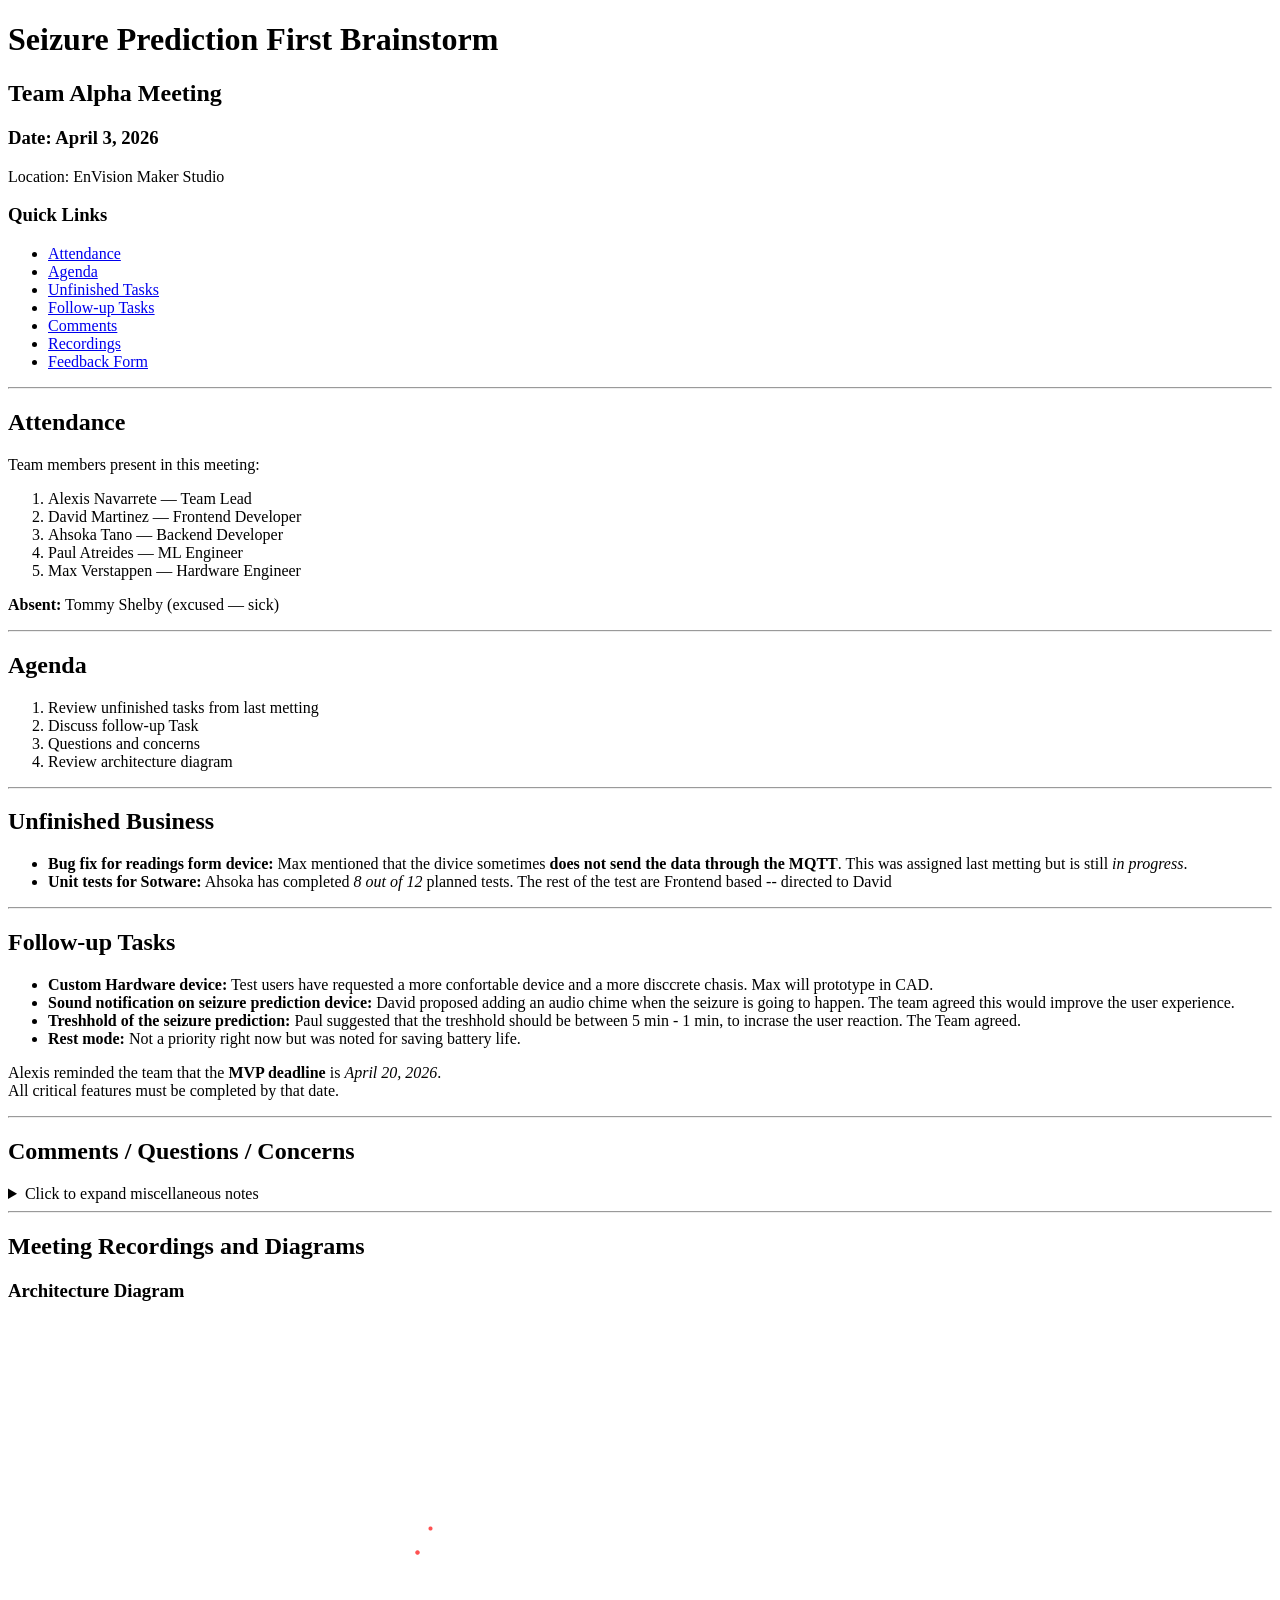
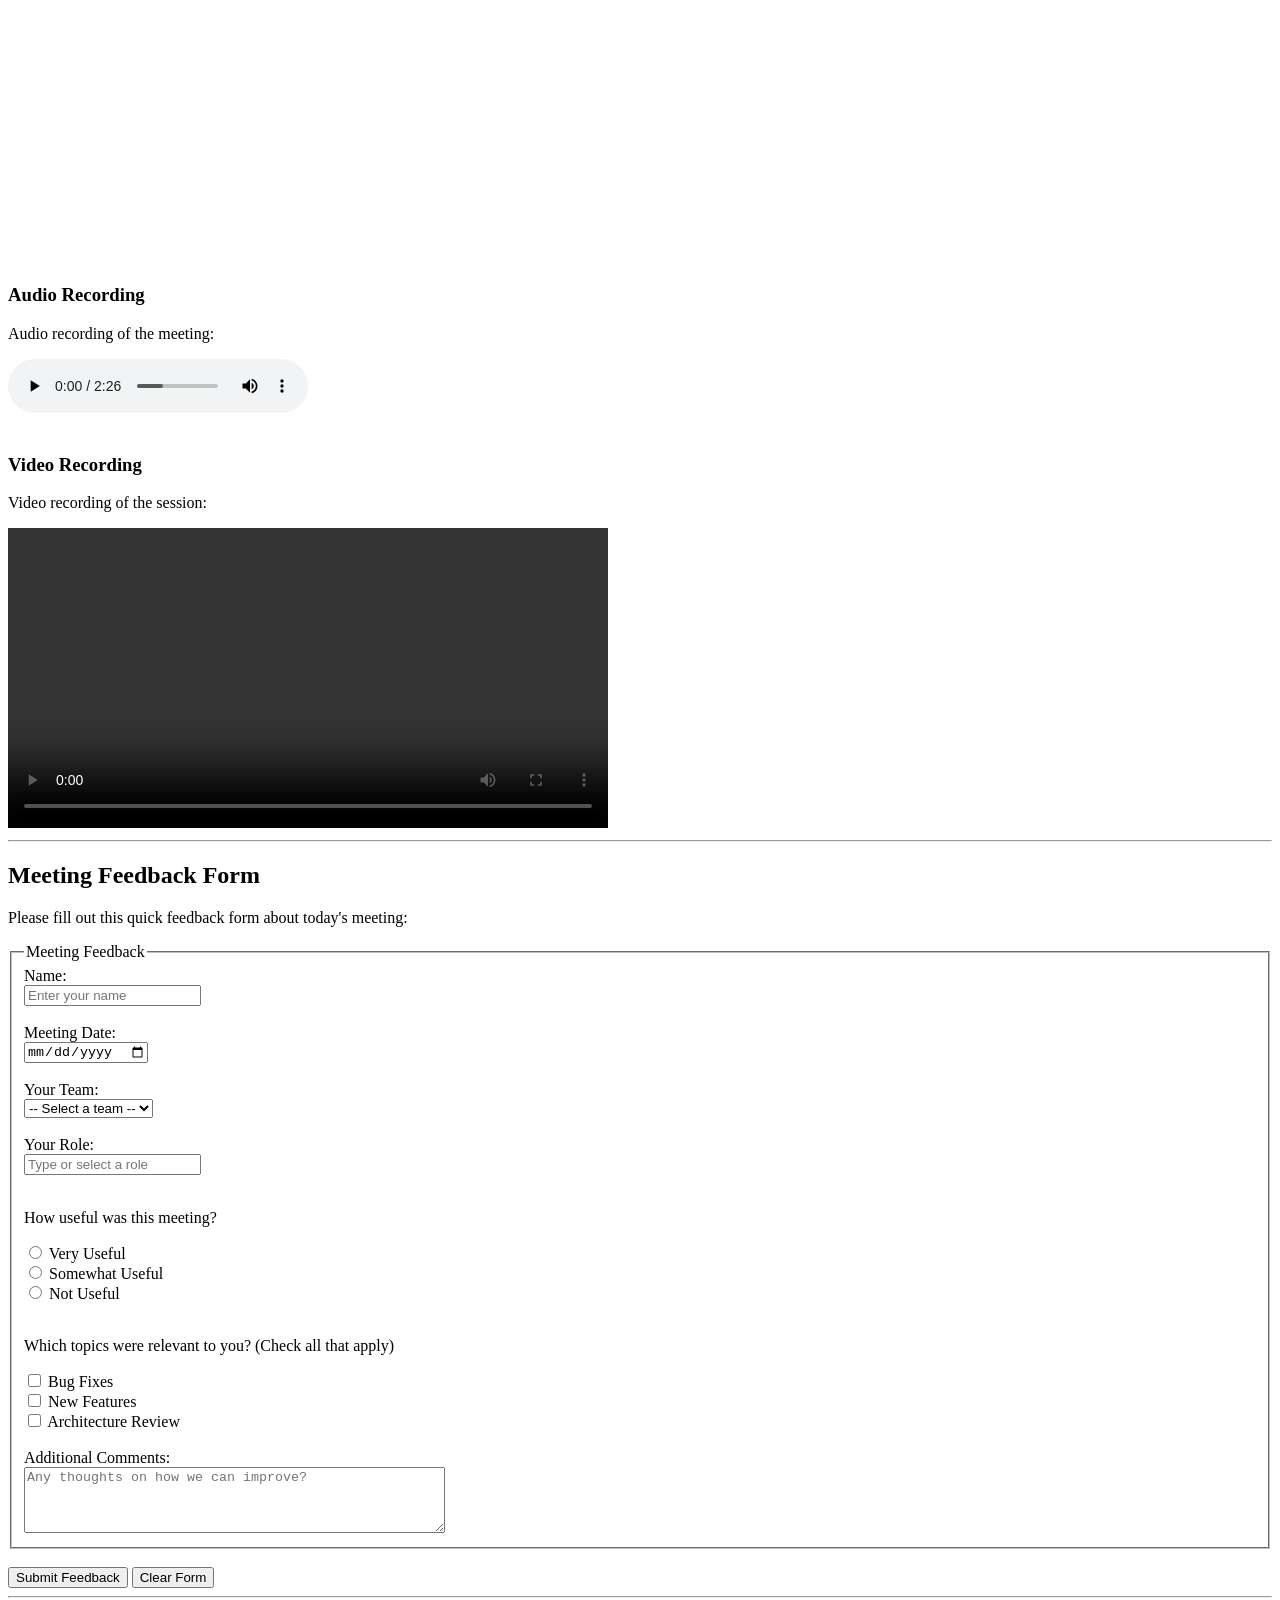
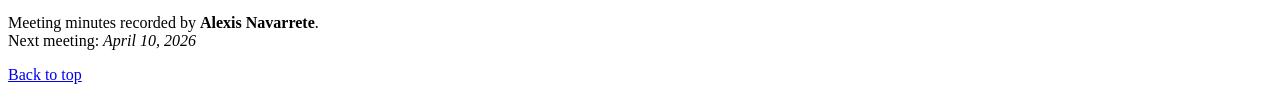
==== index.html @ d7b83c33 "Lab done" ====
<!DOCTYPE html>
<html lang="en">
<head>
    <meta charset="UTF-8">
    <meta name="viewport" content="width=device-width, initial-scale=1.0">
    <title>Lab2 - CSE 110</title>
    <link rel="icon" type="image/x-icon" href="favicon.ico" />
</head>

<body>
    <header>
        <h1>Seizure Prediction First Brainstorm</h1>
        <h2>Team Alpha Meeting</h2>
        <h3>Date: April 3, 2026</h3>
        <p>Location: EnVision Maker Studio</p>
    </header>

    <nav>
        <h3>Quick Links</h3>
        <ul>
            <li><a href="#attendance">Attendance</a></li>
            <li><a href="#agenda">Agenda</a></li>
            <li><a href="#unfinished">Unfinished Tasks</a></li>
            <li><a href="#follow-up">Follow-up Tasks</a></li>
            <li><a href="#comments">Comments</a></li>
            <li><a href="#recordings">Recordings</a></li>
            <li><a href="#feedback-form">Feedback Form</a></li>
        </ul>
    </nav>

    <hr />

    <main>
        <section id="attendance">
            <h2>Attendance</h2>
            <p>Team members present in this meeting:</p>
            <ol>
                <li>Alexis Navarrete — Team Lead</li>
                <li>David Martinez — Frontend Developer</li>
                <li>Ahsoka Tano — Backend Developer</li>
                <li>Paul Atreides — ML Engineer</li>
                <li>Max Verstappen — Hardware Engineer</li>
            </ol>
            <p><b>Absent:</b> <span>Tommy Shelby (excused — sick)</span></p>
        </section>

        <hr />

        <section id="agenda">
            <h2>Agenda</h2>
            <ol>
                <li>Review unfinished tasks from last metting</li>
                <li>Discuss follow-up Task</li>
                <li>Questions and concerns</li>
                <li>Review architecture diagram</li>
            </ol>
        </section>

        <hr />

        <section id="unfinished">
            <h2>Unfinished Business</h2>
            <ul>
                <li>
                    <strong>Bug fix for readings form device:</strong> Max mentioned that the divice sometimes <b>does
                    not send the data through the MQTT</b>. This was assigned last metting but is still <i>in progress</i>.
                </li>
                <li>
                    <strong>Unit tests for Sotware:</strong> Ahsoka has completed
                    <em>8 out of 12</em> planned tests. The rest of the test are Frontend based -- directed to David
                </li>
            </ul>
        </section>

        <hr />

        <section id="follow-up">
            <h2>Follow-up Tasks</h2>
            <ul>
                <li>
                    <strong>Custom Hardware device:</strong> Test users have requested a more
                    confortable device and a more disccrete chasis. Max will prototype in CAD.
                </li>
                <li>
                    <strong>Sound notification on seizure prediction device:</strong> David proposed
                    adding an audio chime when the seizure is going to happen. The team agreed this would
                    improve the user experience.
                </li>
                <li>
                    <strong>Treshhold of the seizure prediction:</strong> Paul suggested that the treshhold should be between
                    5 min - 1 min, to incrase the user reaction. The Team agreed.
                </li>
                <li>
                    <strong>Rest mode:</strong> Not a priority right now
                    but was noted for saving battery life.
                </li>
            </ul>
            <p>
                Alexis reminded the team that the <strong>MVP deadline</strong> is
                <em>April 20, 2026</em>.<br />
                All critical features must be completed by that date.
            </p>
        </section>

        <hr />

        <section id="comments">
            <h2>Comments / Questions / Concerns</h2>
            <details>
                <summary>Click to expand miscellaneous notes</summary>
                <ul>
                    <li>
                        Paul is conserd about the presition of the model and would like to have <strong>1-week</strong>
                        verify and get the best of the model.
                    </li>
                    <li>
                        Max raised a concern about the Hardware Tests. Alexis will look into it.
                    </li>
                    <li>
                        David shared a link to the design mockups:
                        <a href="https://example.com/mockups" target="_blank">View Mockups</a>
                    </li>
                </ul>
            </details>
        </section>

        <hr />

        <section id="recordings">
            <h2>Meeting Recordings and Diagrams</h2>

            <h3>Architecture Diagram</h3>
            <div>
                <img
                    src="Seizure.png"
                    alt="Whiteboard photo of the meeting"
                />
            </div>

            <br />

            <h3>Audio Recording</h3>
            <p>Audio recording of the meeting:</p>
            <audio controls>
                <source src="Human_Texture.mp3" type="audio/mpeg" />
                Your browser does not support the audio element.
            </audio>

            <br /><br />

            <h3>Video Recording</h3>
            <p>Video recording of the session:</p>
            <video controls width="600">
                <source src="Video_Recording_Ready.mp4" type="video/mp4" />
                Your browser does not support the video element.
            </video>
        </section>

        <hr />

        <section id="feedback-form">
            <h2>Meeting Feedback Form</h2>
            <p>Please fill out this quick feedback form about today's meeting:</p>

            <form action="#" method="post">

                <fieldset>
                    <legend>Meeting Feedback</legend>

                    <label for="name">Name:</label><br />
                    <input type="text" id="name" name="name" placeholder="Enter your name" /><br /><br />

                    <label for="meeting-date">Meeting Date:</label><br />
                    <input type="date" id="meeting-date" name="meeting-date" /><br /><br />

                    <label for="team-select">Your Team:</label><br />
                    <select id="team-select" name="team">
                        <option value="">-- Select a team --</option>
                        <option value="frontend">Frontend</option>
                        <option value="backend">Backend</option>
                        <option value="hardware">Hardware</option>
                        <option value="ml">ML</option>
                    </select>
                    <br /><br />

                    <label for="role-input">Your Role:</label><br />
                    <input list="roles" id="role-input" name="role" placeholder="Type or select a role" />
                    <datalist id="roles">
                        <option value="Team Lead"></option>
                        <option value="Developer"></option>
                        <option value="ML Engineer"></option>
                        <option value="Hardware Engineer"></option>
                        <option value="QA Engineer"></option>
                    </datalist>
                    <br /><br />

                    <p>How useful was this meeting?</p>
                    <input type="radio" id="very-useful" name="usefulness" value="very-useful" />
                    <label for="very-useful">Very Useful</label><br />
                    <input type="radio" id="somewhat-useful" name="usefulness" value="somewhat-useful" />
                    <label for="somewhat-useful">Somewhat Useful</label><br />
                    <input type="radio" id="not-useful" name="usefulness" value="not-useful" />
                    <label for="not-useful">Not Useful</label><br /><br />

                    <p>Which topics were relevant to you? (Check all that apply)</p>
                    <input type="checkbox" id="topic-bugs" name="topics" value="bugs" />
                    <label for="topic-bugs">Bug Fixes</label><br />
                    <input type="checkbox" id="topic-features" name="topics" value="features" />
                    <label for="topic-features">New Features</label><br />
                    <input type="checkbox" id="topic-arch" name="topics" value="architecture" />
                    <label for="topic-arch">Architecture Review</label><br /><br />

                    <label for="feedback-comments">Additional Comments:</label><br />
                    <textarea id="feedback-comments" name="comments" rows="4" cols="50" placeholder="Any thoughts on how we can improve?"></textarea>
                </fieldset>

                <br />

                <button type="submit">Submit Feedback</button>
                <button type="reset">Clear Form</button>

            </form>
        </section>
    </main>

    <hr />

    <footer>
        <p>
            Meeting minutes recorded by <strong>Alexis Navarrete</strong>.<br />
            Next meeting: <em>April 10, 2026</em>
        </p>
        <p>
            <a href="#top">Back to top</a>
        </p>
    </footer>
</body>
</html>
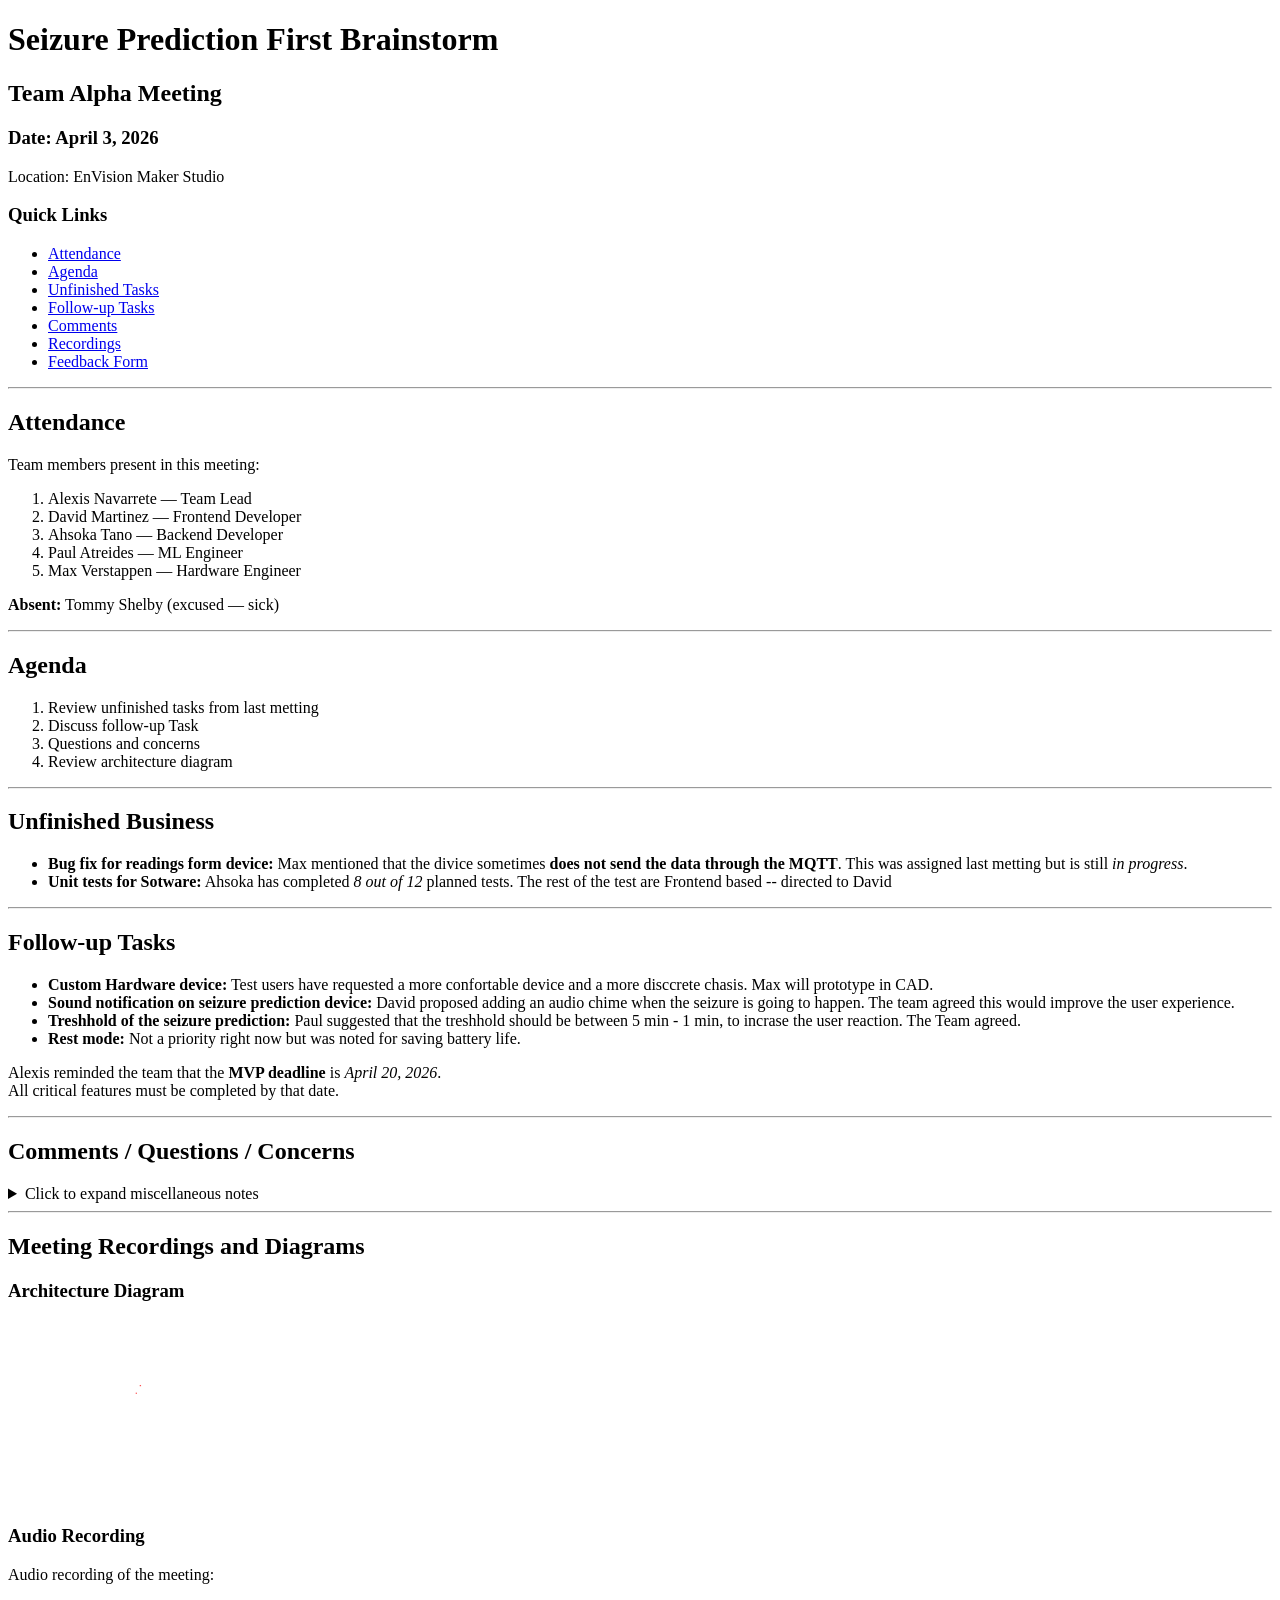
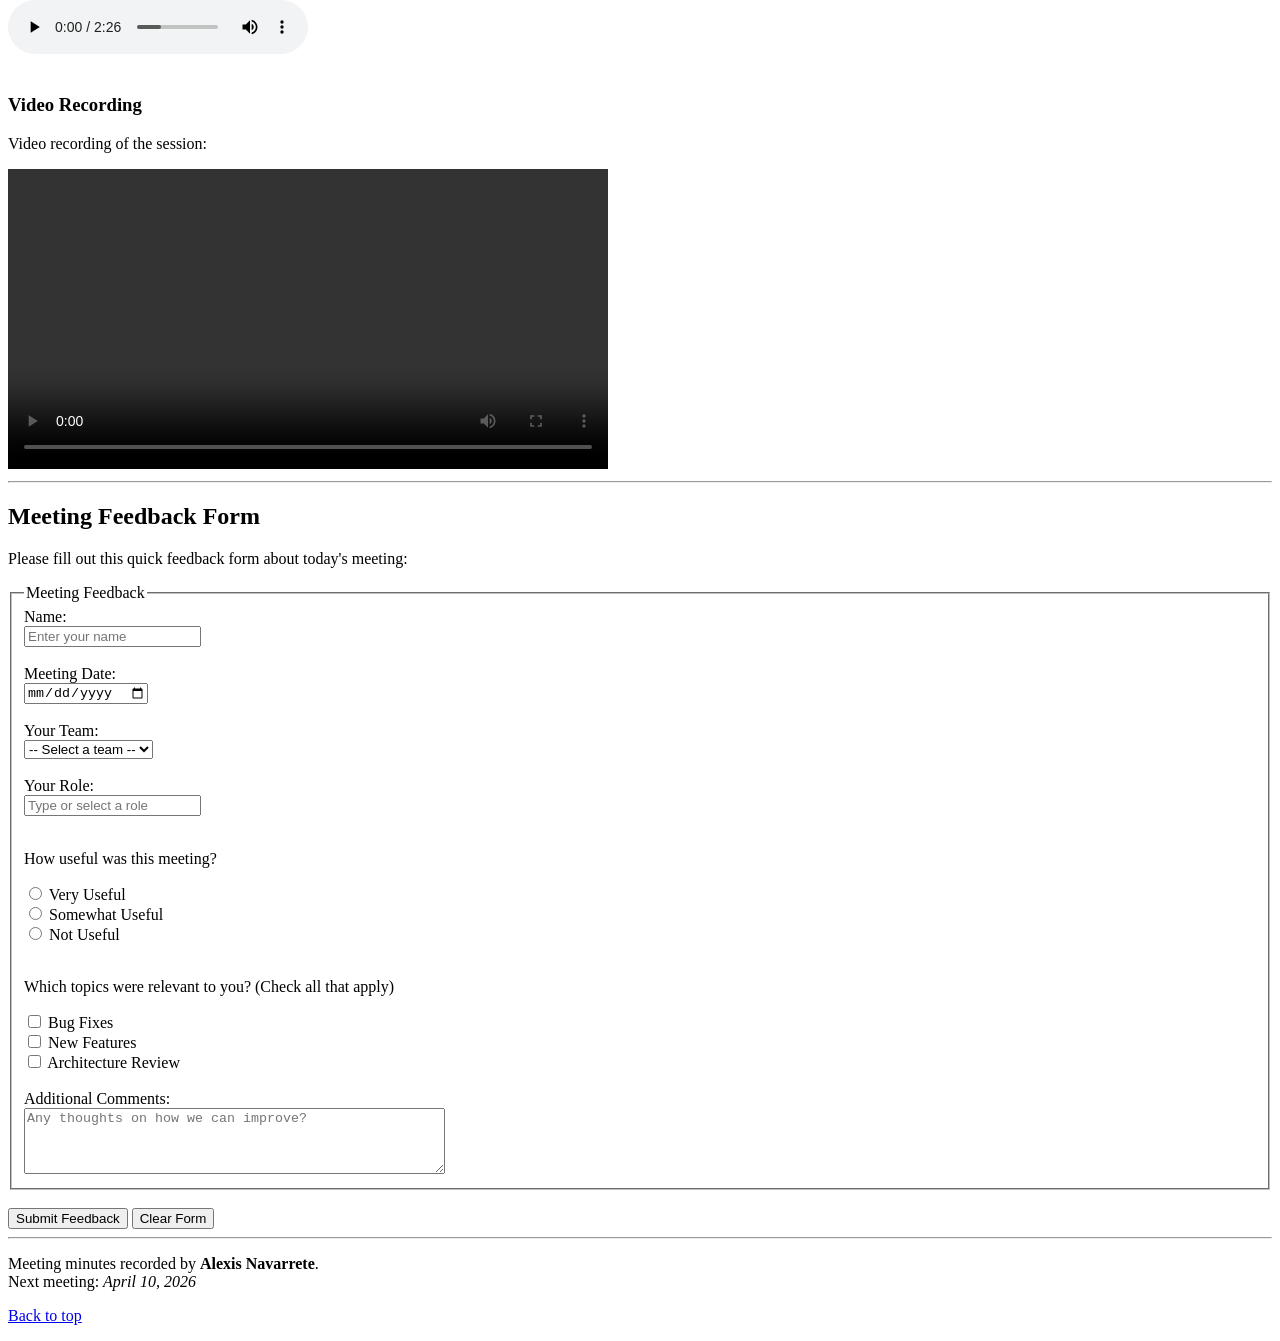
==== commit 89cac4d6: "Change image Width" ====
--- a/index.html
+++ b/index.html
@@ -134,6 +134,7 @@
                 <img
                     src="Seizure.png"
                     alt="Whiteboard photo of the meeting"
+                    width="300"
                 />
             </div>
 
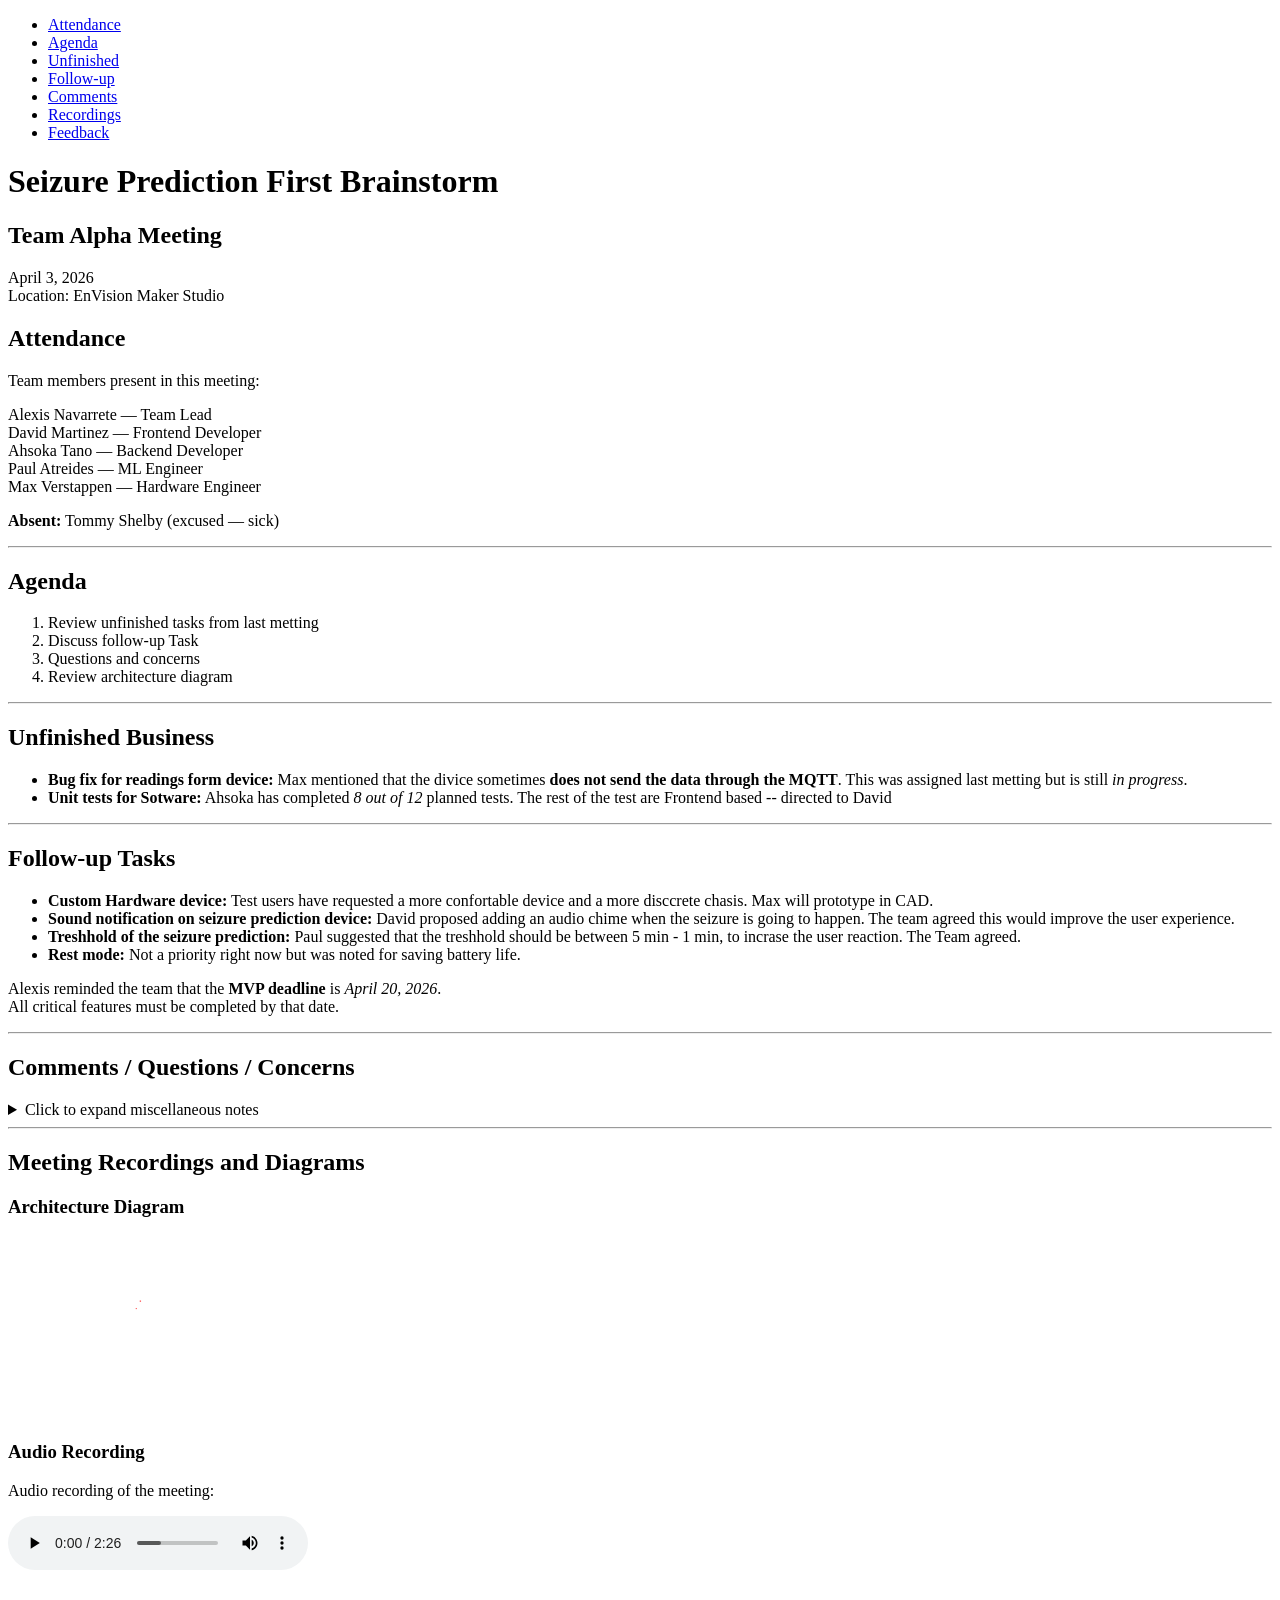
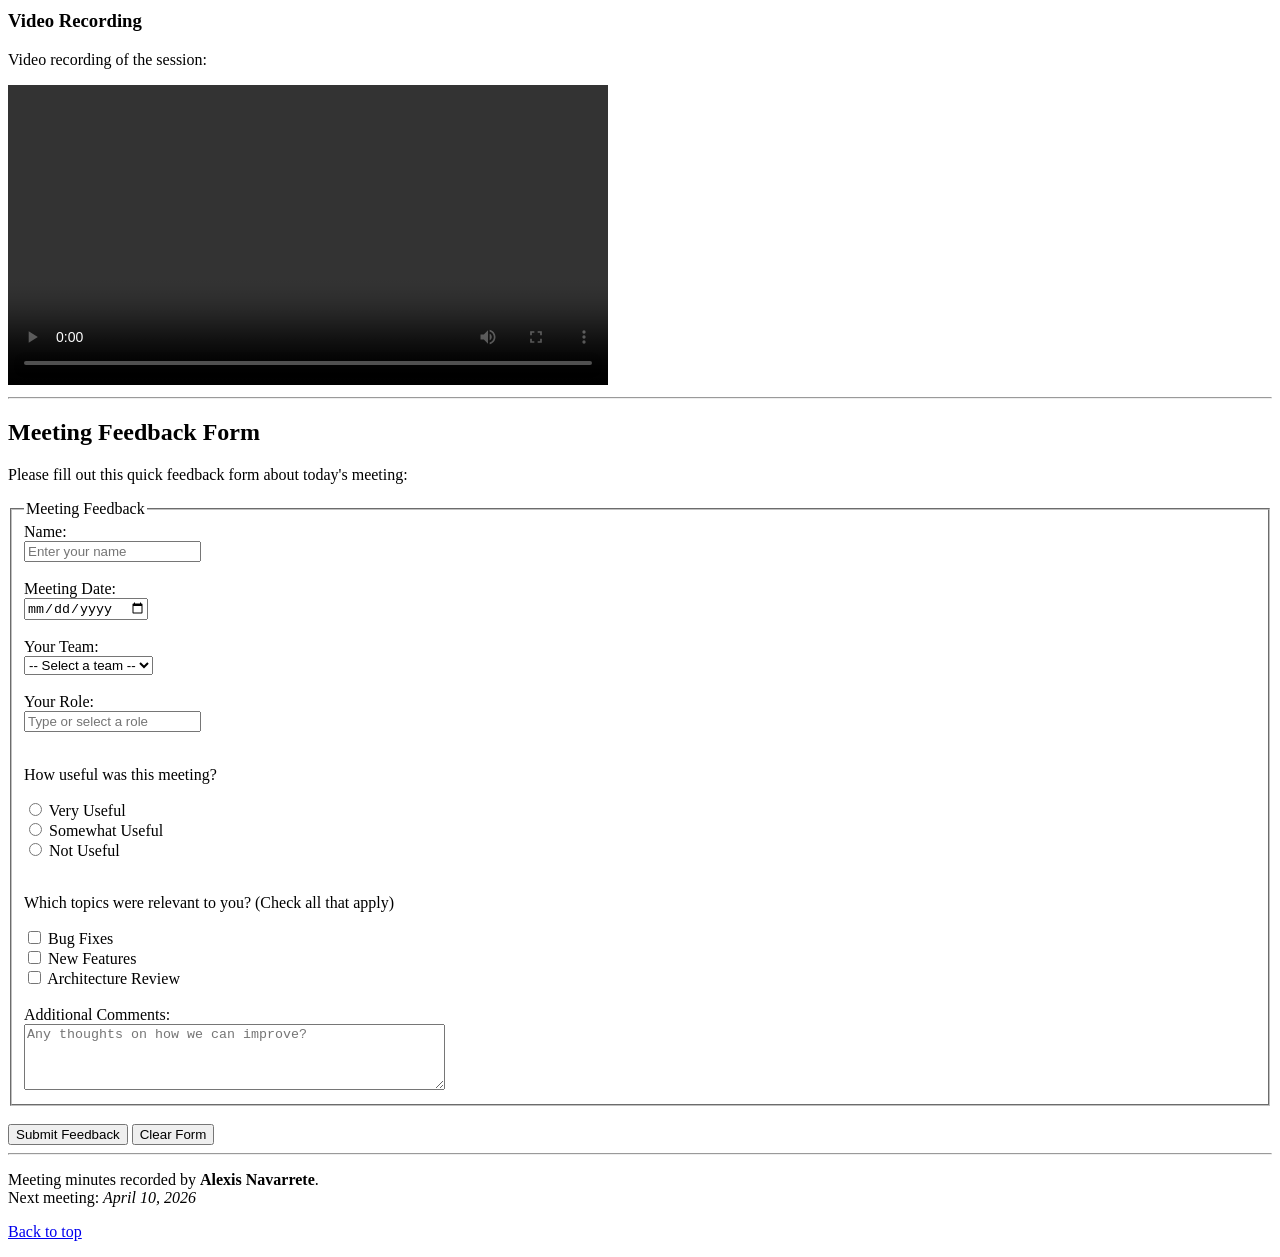
==== commit 61845add: "Fixing the HTML structure for CSS" ====
--- a/index.html
+++ b/index.html
@@ -3,50 +3,64 @@
 <head>
     <meta charset="UTF-8">
     <meta name="viewport" content="width=device-width, initial-scale=1.0">
-    <title>Lab2 - CSE 110</title>
+    <title>Lab3 - CSE 110</title>
     <link rel="icon" type="image/x-icon" href="favicon.ico" />
+
+    <!-- External CSS stylesheet -->
+    <link rel="stylesheet" href="styles.css" />
+
+    <!-- Internal CSS with <style> + Google Font @import -->
+    <style>
+        @import url('https://fonts.googleapis.com/css2?family=Noto+Serif:ital,wght@0,100..900;1,100..900&display=swap');
+
+        html {
+            scroll-behavior: smooth;
+        }
+    </style>
 </head>
 
-<body>
-    <header>
+<body id="top" class="noto-serif-body">
+
+    <nav class="sticky-nav">
+        <ul class="nav-links">
+            <li><a href="#attendance">Attendance</a></li>
+            <li><a href="#agenda">Agenda</a></li>
+            <li><a href="#unfinished">Unfinished</a></li>
+            <li><a href="#follow-up">Follow-up</a></li>
+            <li><a href="#comments">Comments</a></li>
+            <li><a href="#recordings">Recordings</a></li>
+            <li><a href="#feedback-form">Feedback</a></li>
+        </ul>
+    </nav>
+
+    <header id="meeting-header">
         <h1>Seizure Prediction First Brainstorm</h1>
         <h2>Team Alpha Meeting</h2>
-        <h3>Date: April 3, 2026</h3>
-        <p>Location: EnVision Maker Studio</p>
+        <!-- Inline CSS -->
+        <span class="date-badge" style="margin-top: 0.6rem;">April 3, 2026</span>
+        <br />
+        <span class="location-badge">Location: EnVision Maker Studio</span>
     </header>
 
-    <nav>
-        <h3>Quick Links</h3>
-        <ul>
-            <li><a href="#attendance">Attendance</a></li>
-            <li><a href="#agenda">Agenda</a></li>
-            <li><a href="#unfinished">Unfinished Tasks</a></li>
-            <li><a href="#follow-up">Follow-up Tasks</a></li>
-            <li><a href="#comments">Comments</a></li>
-            <li><a href="#recordings">Recordings</a></li>
-            <li><a href="#feedback-form">Feedback Form</a></li>
-        </ul>
-    </nav>
-
-    <hr />
-
     <main>
-        <section id="attendance">
+        <section id="attendance" class="section-card">
             <h2>Attendance</h2>
             <p>Team members present in this meeting:</p>
-            <ol>
-                <li>Alexis Navarrete — Team Lead</li>
-                <li>David Martinez — Frontend Developer</li>
-                <li>Ahsoka Tano — Backend Developer</li>
-                <li>Paul Atreides — ML Engineer</li>
-                <li>Max Verstappen — Hardware Engineer</li>
-            </ol>
+
+            <!-- Grid layout -->
+            <div class="team-grid">
+                <div>Alexis Navarrete — Team Lead</div>
+                <div>David Martinez — Frontend Developer</div>
+                <div>Ahsoka Tano — Backend Developer</div>
+                <div>Paul Atreides — ML Engineer</div>
+                <div>Max Verstappen — Hardware Engineer</div>
+            </div>
             <p><b>Absent:</b> <span>Tommy Shelby (excused — sick)</span></p>
         </section>
 
         <hr />
 
-        <section id="agenda">
+        <section id="agenda" class="section-card">
             <h2>Agenda</h2>
             <ol>
                 <li>Review unfinished tasks from last metting</li>
@@ -58,14 +72,14 @@
 
         <hr />
 
-        <section id="unfinished">
+        <section id="unfinished" class="section-card">
             <h2>Unfinished Business</h2>
-            <ul>
-                <li>
+            <ul class="task-list">
+                <li data-status="in-progress">
                     <strong>Bug fix for readings form device:</strong> Max mentioned that the divice sometimes <b>does
                     not send the data through the MQTT</b>. This was assigned last metting but is still <i>in progress</i>.
                 </li>
-                <li>
+                <li data-status="in-progress">
                     <strong>Unit tests for Sotware:</strong> Ahsoka has completed
                     <em>8 out of 12</em> planned tests. The rest of the test are Frontend based -- directed to David
                 </li>
@@ -74,23 +88,23 @@
 
         <hr />
 
-        <section id="follow-up">
+        <section id="follow-up" class="section-card">
             <h2>Follow-up Tasks</h2>
-            <ul>
-                <li>
+            <ul class="task-list">
+                <li data-status="in-progress">
                     <strong>Custom Hardware device:</strong> Test users have requested a more
                     confortable device and a more disccrete chasis. Max will prototype in CAD.
                 </li>
-                <li>
+                <li data-status="done">
                     <strong>Sound notification on seizure prediction device:</strong> David proposed
                     adding an audio chime when the seizure is going to happen. The team agreed this would
                     improve the user experience.
                 </li>
-                <li>
+                <li data-status="done">
                     <strong>Treshhold of the seizure prediction:</strong> Paul suggested that the treshhold should be between
                     5 min - 1 min, to incrase the user reaction. The Team agreed.
                 </li>
-                <li>
+                <li data-status="blocked">
                     <strong>Rest mode:</strong> Not a priority right now
                     but was noted for saving battery life.
                 </li>
@@ -104,7 +118,7 @@
 
         <hr />
 
-        <section id="comments">
+        <section id="comments" class="section-card">
             <h2>Comments / Questions / Concerns</h2>
             <details>
                 <summary>Click to expand miscellaneous notes</summary>
@@ -126,7 +140,7 @@
 
         <hr />
 
-        <section id="recordings">
+        <section id="recordings" class="section-card media-section">
             <h2>Meeting Recordings and Diagrams</h2>
 
             <h3>Architecture Diagram</h3>
@@ -159,7 +173,7 @@
 
         <hr />
 
-        <section id="feedback-form">
+        <section id="feedback-form" class="section-card">
             <h2>Meeting Feedback Form</h2>
             <p>Please fill out this quick feedback form about today's meeting:</p>
 
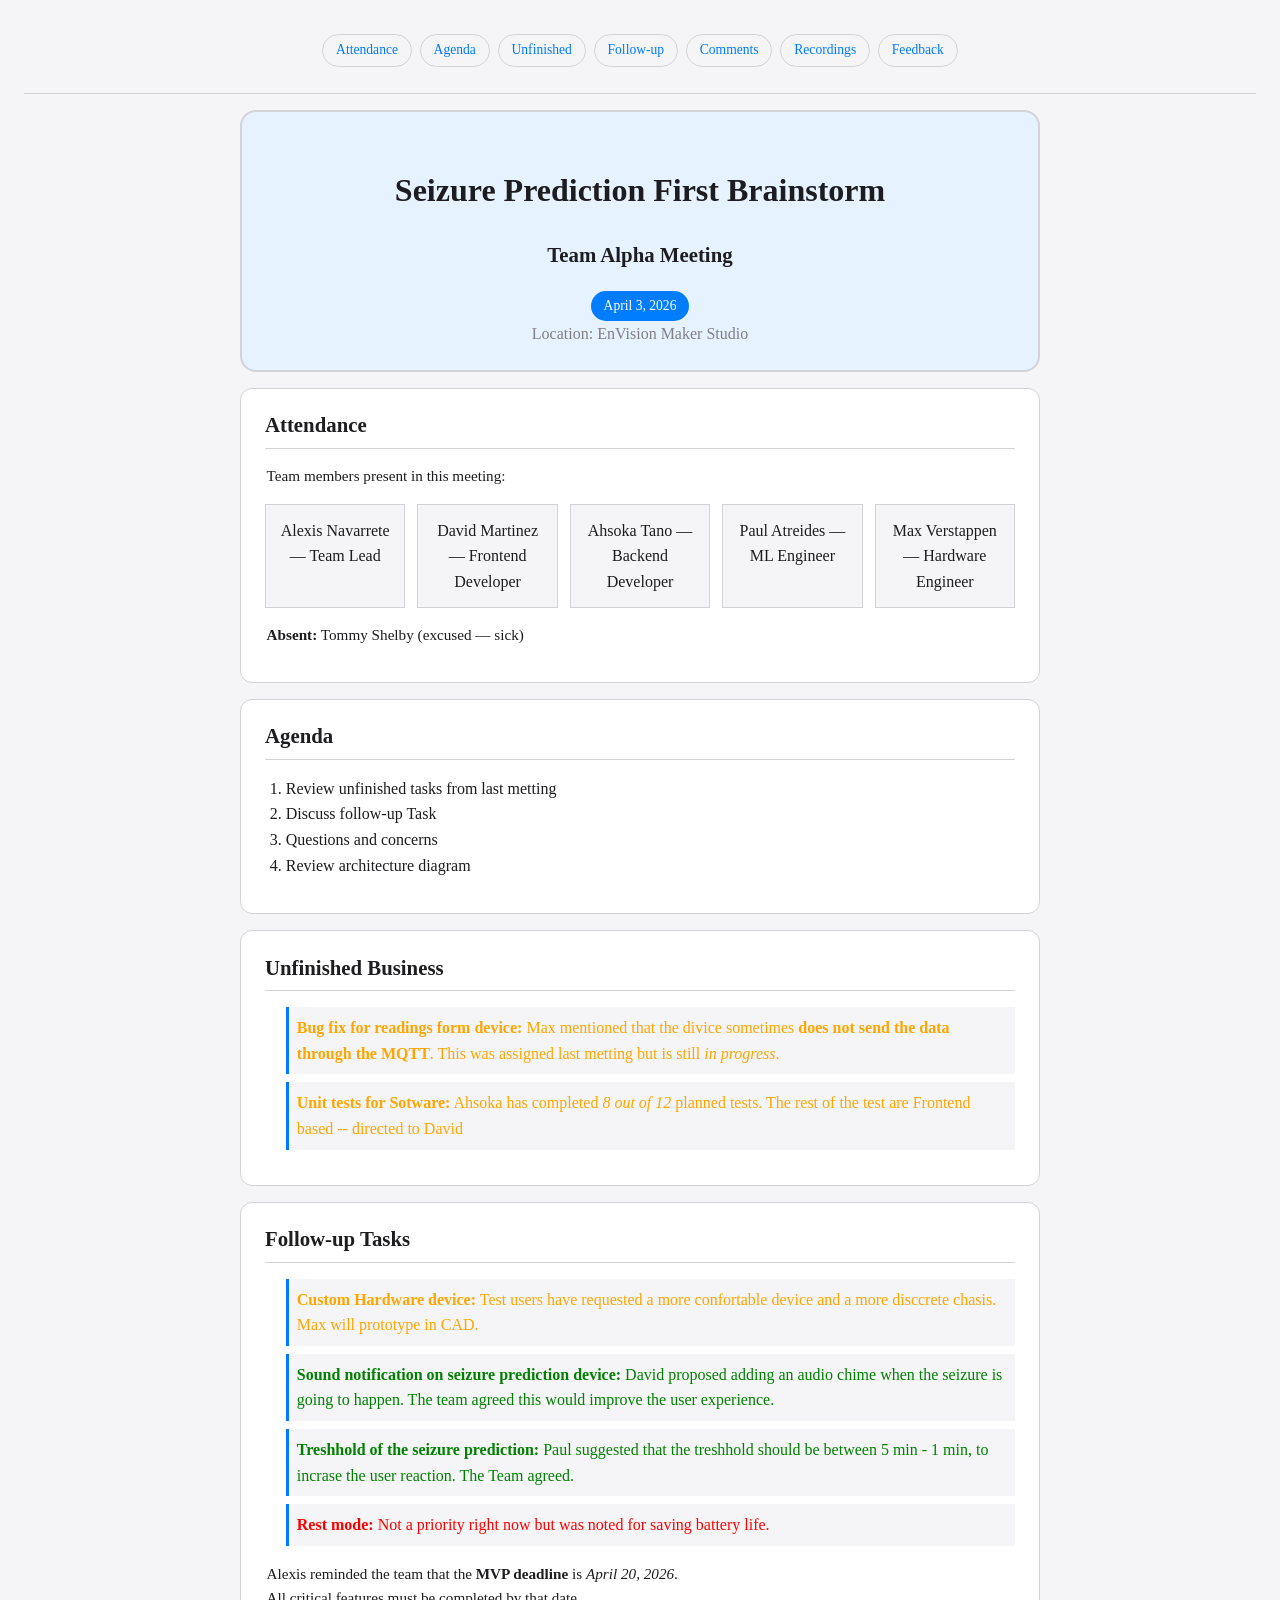
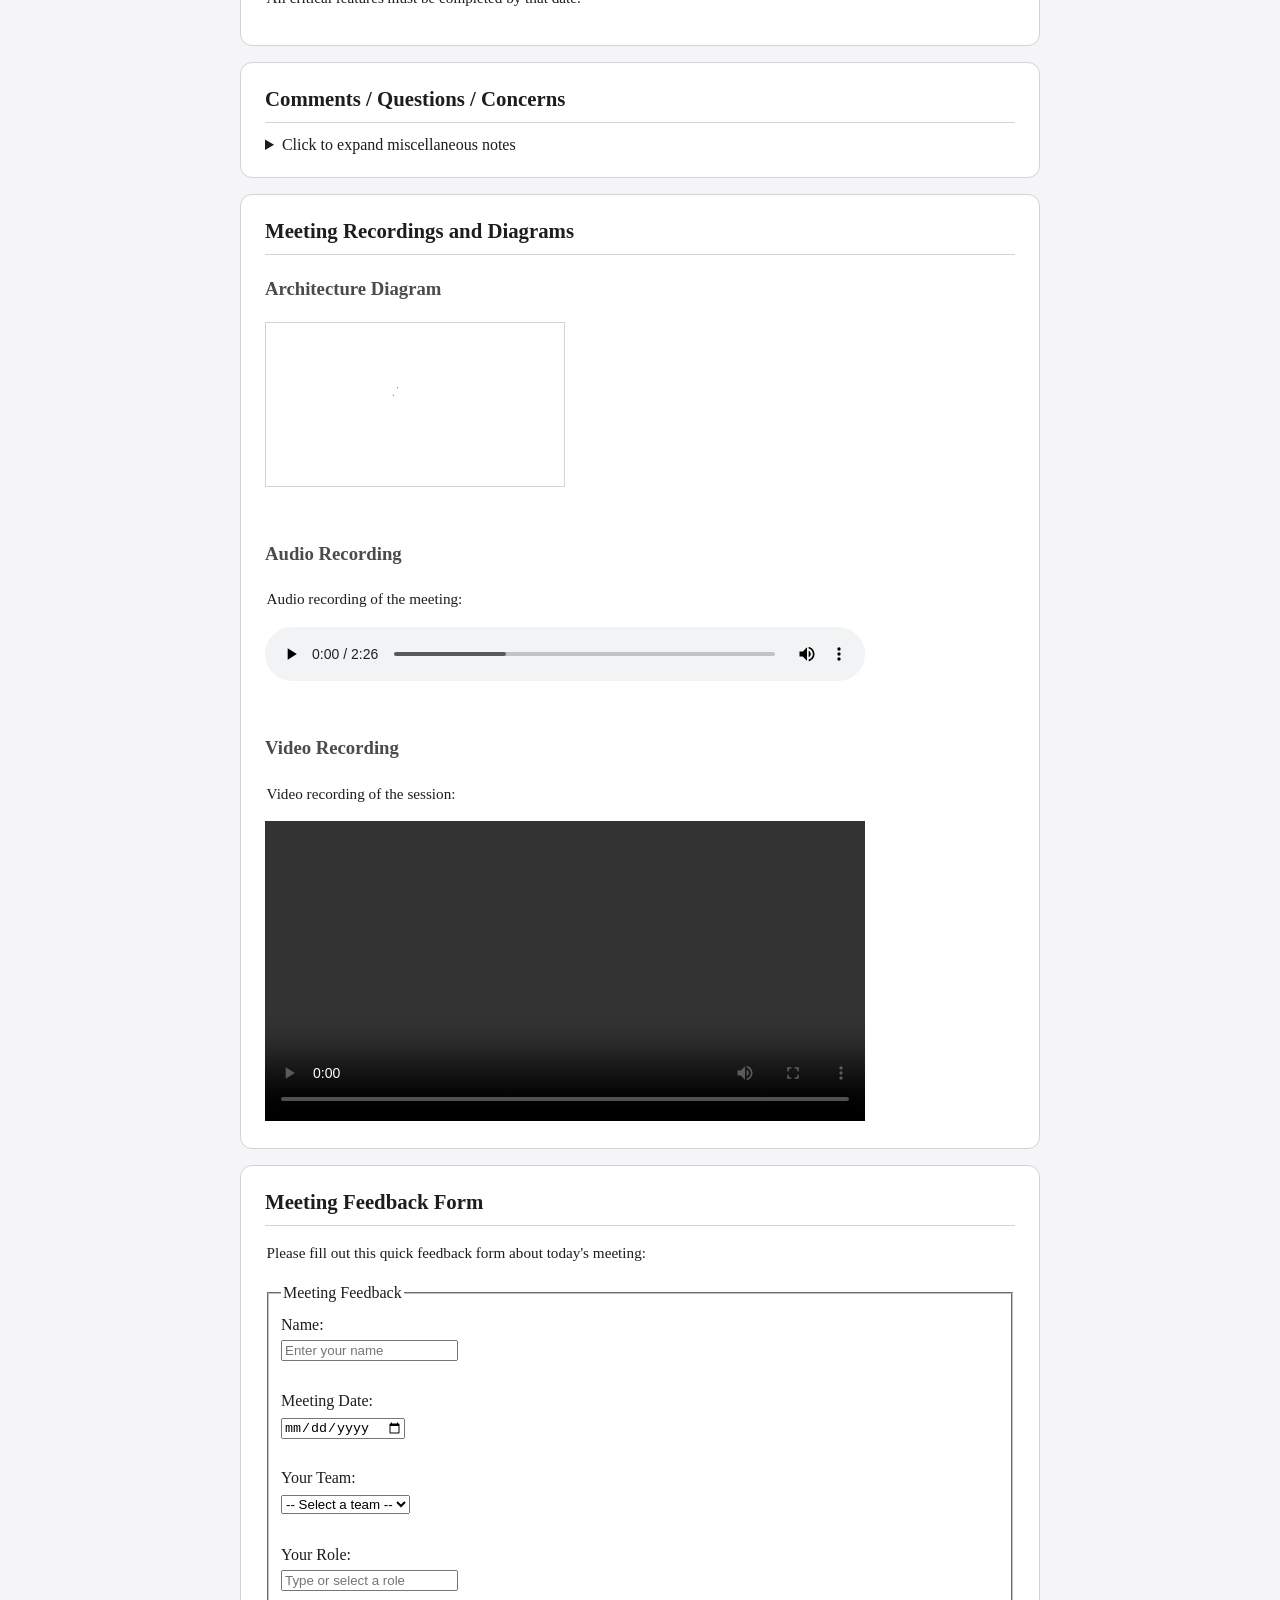
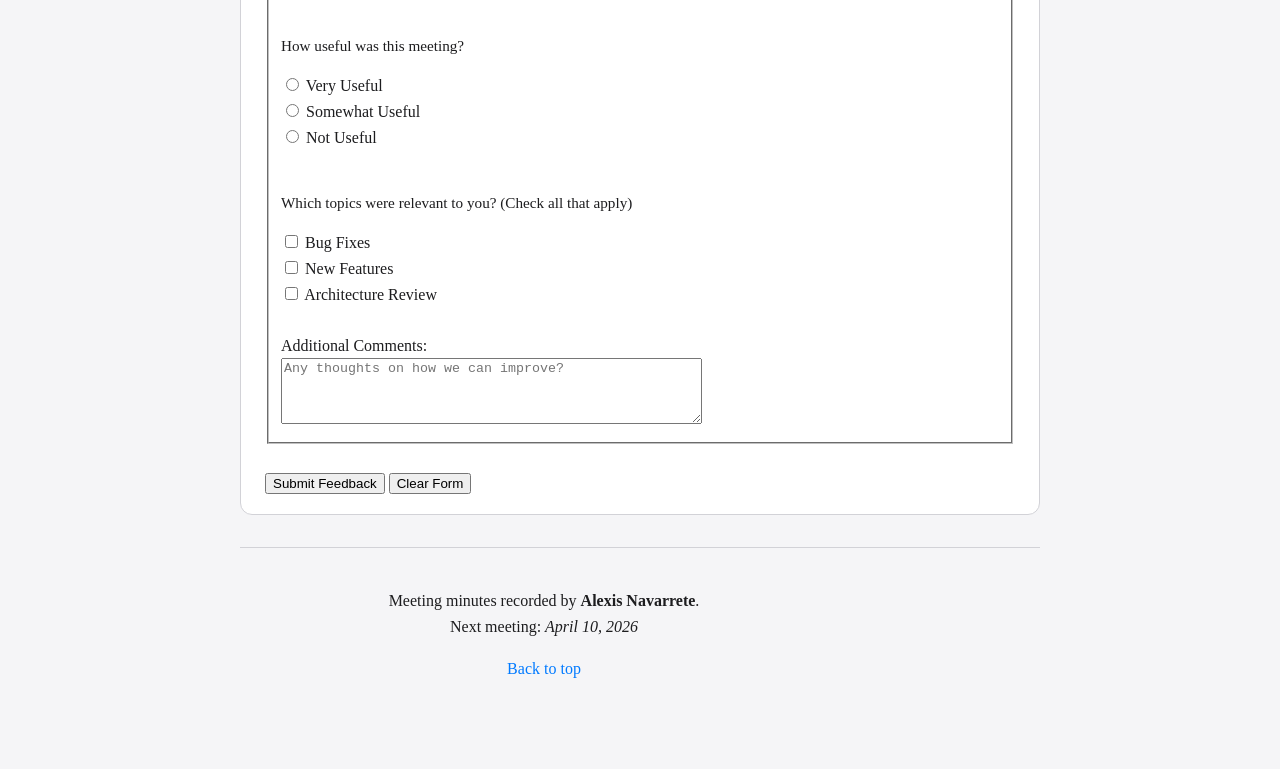
==== commit 965a9127: "More fixing" ====
--- a/index.html
+++ b/index.html
@@ -7,7 +7,7 @@
     <link rel="icon" type="image/x-icon" href="favicon.ico" />
 
     <!-- External CSS stylesheet -->
-    <link rel="stylesheet" href="styles.css" />
+    <link rel="stylesheet" href="style.css" />
 
     <!-- Internal CSS with <style> + Google Font @import -->
     <style>
--- a/style.css
+++ b/style.css
@@ -0,0 +1,178 @@
+:root {
+  --main-blue: #007aff;
+  --light-gray: #f5f5f7;
+  --border-color: #d2d2d7;
+}
+ 
+* { box-sizing: border-box; }
+ 
+.noto-serif-body {
+  font-family: "Noto Serif", serif;
+  font-optical-sizing: auto;
+  font-weight: 400;
+  font-style: normal;
+  font-variation-settings: "wdth" 100;
+}
+ 
+body {
+  background-color: var(--light-gray);
+  color: var(--font-color, #1d1d1f);           
+  line-height: 1.6;
+  padding-top: 0px;                             
+  padding-bottom: 40px;
+  padding-left: 1rem;                          
+  padding-right: 1rem;
+}
+ 
+h1, h2, h3 { font-family: "Noto Serif", serif; }
+ 
+h1 {
+  color: #1d1d1f;                              
+  font-size: 2rem;
+  text-align: center;                          
+}
+ 
+h2 {
+  color: rgb(29, 29, 31);                      
+  font-size: 1.3rem;
+  margin-top: 0px;                              
+  margin-bottom: 0.5em;                        
+  margin-left: 0px;
+  margin-right: 0px;
+}
+ 
+h3 { color: hsl(240, 2%, 30%); }               
+ 
+p { max-width: 70ch; }                          
+ 
+a {
+  color: var(--main-blue);
+  text-decoration: none;                      
+}
+ 
+a:hover { color: rgba(0, 122, 255, 0.7); text-decoration: underline; }  
+a:active { color: hsla(211, 100%, 40%, 1); }                            
+p:hover { opacity: 0.9; }                                                
+ 
+#meeting-header {
+  background-color: color-mix(in srgb, #007aff 10%, white 90%);
+  border: 2px solid var(--border-color);      
+  border-radius: 16px;
+  padding: 2rem 1.5rem 1.5rem 1.5rem;         
+  margin: 0 auto 1rem auto;                     
+  max-width: 800px;
+  min-width: 280px;
+  text-align: center;
+}
+ 
+.section-card {
+  background-color: white;                      
+  border: 1px solid var(--border-color);
+  border-radius: 12px;
+  padding: 1.2rem 1.5rem 1.2rem 1.5rem;
+  margin: 1rem auto 1rem auto;                  
+  max-width: 800px;
+  min-width: 280px;
+  width: 100%;
+}
+ 
+.sticky-nav {
+  position: sticky;
+  top: 0;
+  z-index: 100;
+  background-color: rgba(245, 245, 247, 0.9);
+  border-bottom: 1px solid var(--border-color);
+  padding: 0.6rem;
+  margin-bottom: 1rem;
+}
+ 
+.nav-links {
+  display: flex;
+  gap: 0.5rem;
+  justify-content: center;
+  flex-wrap: wrap;
+  align-items: center;
+  list-style: none;
+  padding: 0;
+}
+ 
+.nav-links li a {
+  display: inline-block;                        
+  border: 1px solid var(--border-color);
+  border-radius: 20px;
+  padding: 0.3rem 0.8rem;
+  font-size: 0.85rem;
+}
+
+[data-status="done"] { color: green; }
+[data-status="in-progress"] { color: orange; }
+[data-status="blocked"] { color: red; }
+ 
+ul.task-list { list-style: none; padding-left: 0; }
+ul.task-list li {
+  padding: 0.5rem;
+  margin-bottom: 0.5rem;
+  background-color: var(--light-gray);
+  border-left: 3px solid var(--main-blue);
+}
+ 
+.team-grid {
+  display: grid;
+  grid-template-columns: repeat(auto-fit, minmax(140px, 1fr));
+  gap: 0.75rem;
+  grid-auto-rows: auto;
+  margin-top: 0.75rem;
+}
+ 
+.team-grid > div {
+  background-color: var(--light-gray);
+  padding: 0.8rem;
+  text-align: center;
+  border: 1px solid var(--border-color);
+}
+ 
+.section-card p { font-size: 0.95rem; }
+h2 ~ p { margin-left: 0.1rem; }
+h2 + p { font-weight: 500; }
+section:has(details) { border-left: 3px solid orange; }
+ 
+.section-card {
+  & h2 { border-bottom: 1px solid var(--border-color); padding-bottom: 0.4rem; margin-bottom: 0.6rem; }
+  & ol, & ul { padding-left: 1.3rem; }
+}
+ 
+.date-badge {
+  display: inline-block;
+  background-color: color(display-p3 0.0 0.48 1.0);
+  color: #ffffff;
+  padding: 0.25rem 0.8rem;
+  border-radius: 20px;
+  font-size: 0.85rem;
+}
+ 
+.location-badge { position: relative; display: inline-block; color: gray; height: auto; }
+ 
+hr { display: none; } 
+
+.media-section img { border: 1pt solid var(--border-color); max-width: 100%; height: auto; }
+audio, video { max-width: 600px; width: 100%; }
+ 
+
+footer {
+  text-align: center;
+  padding: 1.5rem;
+  border-top: 0.3mm solid var(--border-color);
+  max-width: 800px;
+  margin: 2rem auto 0 auto;
+}
+ 
+@media (max-width: 768px) {
+  h1 { font-size: 1.5rem; }
+  .team-grid { grid-template-columns: repeat(2, 1fr); }
+}
+ 
+@media (max-width: 480px) {
+  .section-card { margin: 0.5rem; }
+  .team-grid { grid-template-columns: 1fr; }
+}
+ 
